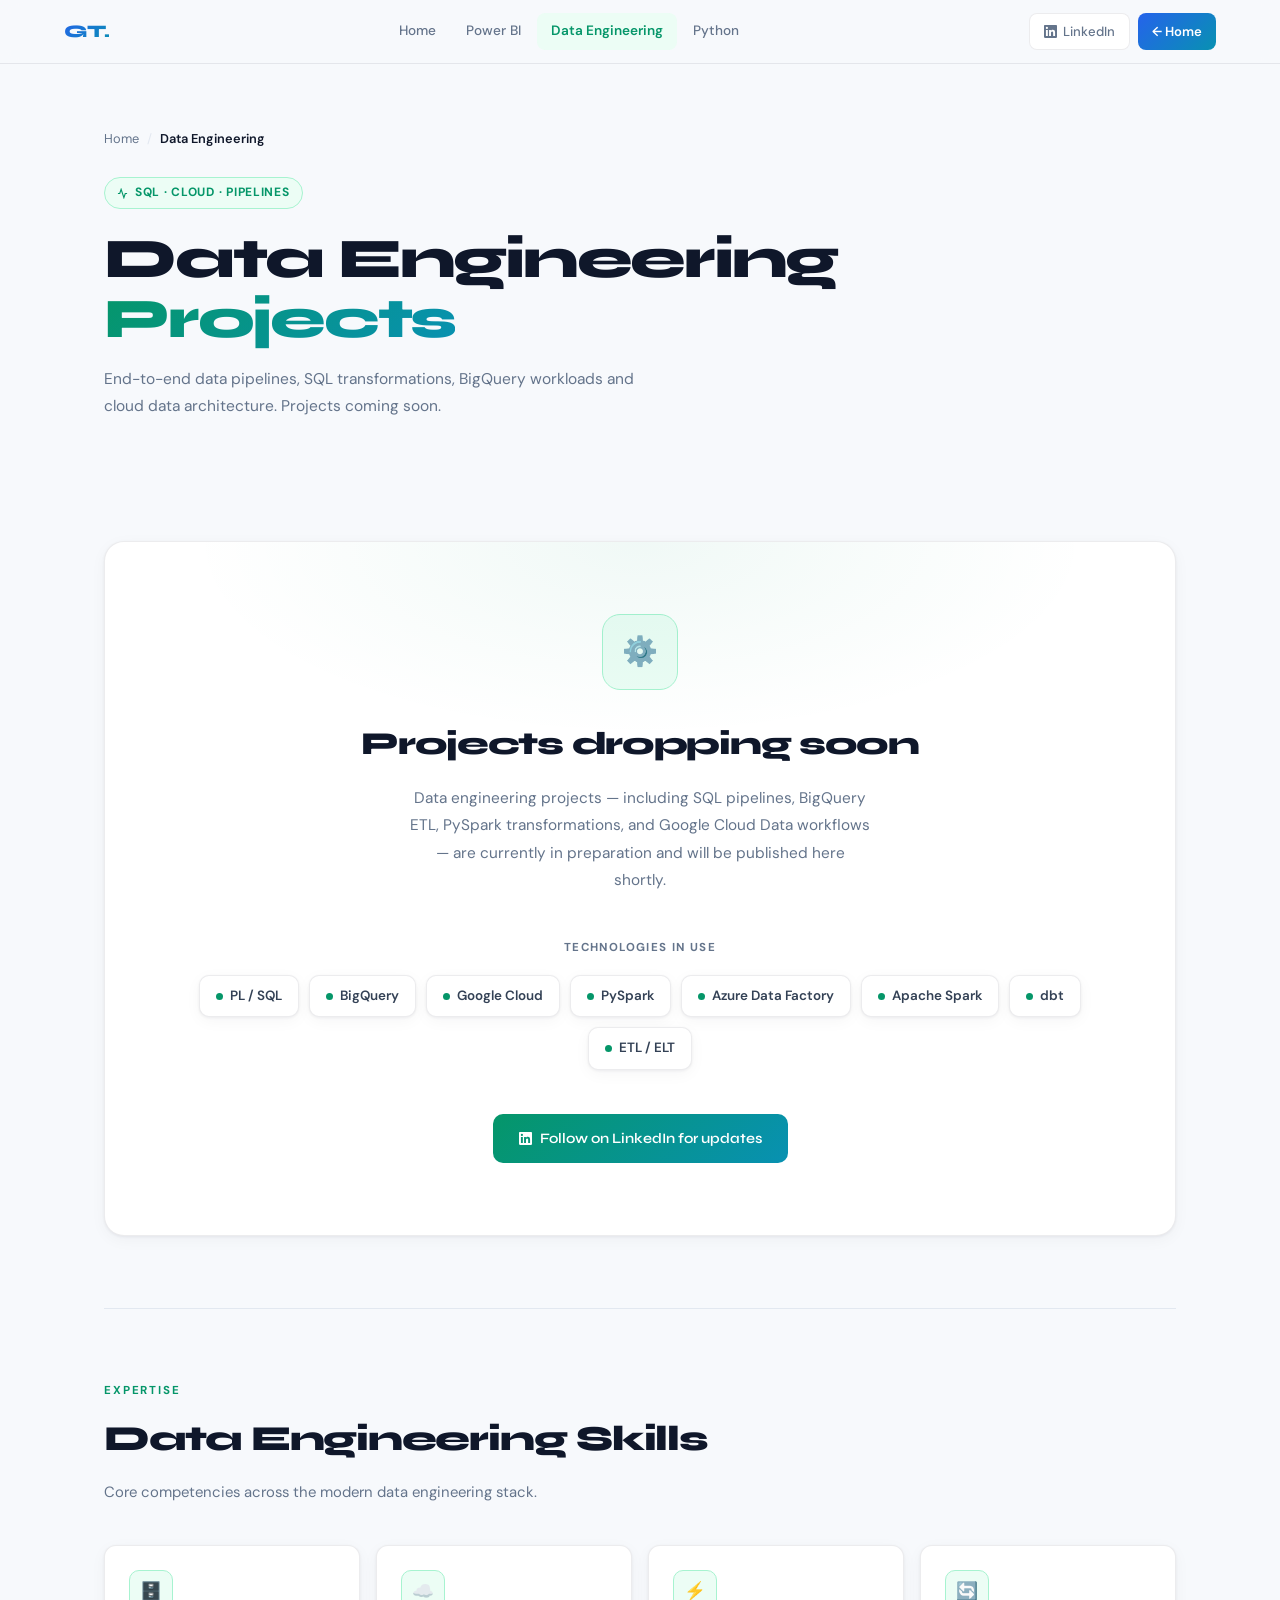
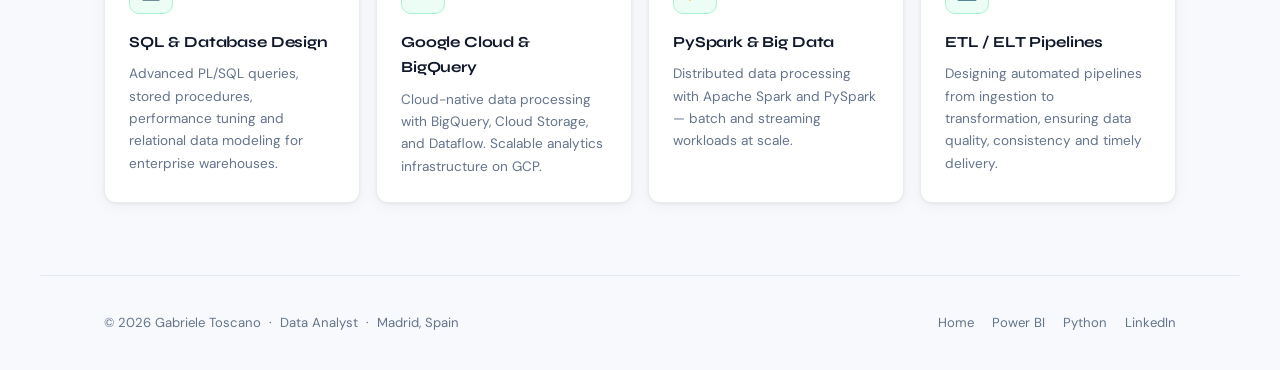
==== data-engineering-projects.html @ 4042daa1 "Add files via upload" ====
<!DOCTYPE html>
<html lang="en">
<head>
  <meta charset="UTF-8">
  <meta name="viewport" content="width=device-width, initial-scale=1.0">
  <title>Data Engineering Projects — Gabriele Toscano</title>
  <link rel="preconnect" href="https://fonts.googleapis.com">
  <link rel="preconnect" href="https://fonts.gstatic.com" crossorigin>
  <link href="https://fonts.googleapis.com/css2?family=Syne:wght@400;600;700;800&family=DM+Sans:ital,opsz,wght@0,9..40,300;0,9..40,400;0,9..40,500;1,9..40,300&display=swap" rel="stylesheet">
  <style>
    :root {
      --bg: #F7F9FC; --white: #FFFFFF; --border: rgba(15,23,42,0.08); --border-strong: rgba(15,23,42,0.14);
      --shadow: 0 1px 3px rgba(15,23,42,0.06), 0 4px 16px rgba(15,23,42,0.04);
      --shadow-hover: 0 4px 12px rgba(15,23,42,0.08), 0 16px 40px rgba(15,23,42,0.07);
      --blue: #2563EB; --blue-light: #EFF6FF; --blue-mid: #DBEAFE;
      --green: #059669; --green-light: #ECFDF5; --green-mid: #A7F3D0;
      --cyan: #0891B2; --grad: linear-gradient(135deg,#2563EB 0%,#0891B2 100%);
      --grad-de: linear-gradient(135deg,#059669 0%,#0891B2 100%);
      --text: #0F172A; --text-mid: #334155; --muted: #64748B; --divider: #E2E8F0;
      --font-h: "Syne",sans-serif; --font-b: "DM Sans",sans-serif; --r: 12px; --nav-h: 64px;
    }
    *,*::before,*::after{margin:0;padding:0;box-sizing:border-box;} html{scroll-behavior:smooth;}
    body{background:var(--bg);color:var(--text);font-family:var(--font-b);font-size:15px;line-height:1.65;overflow-x:hidden;}
    ::selection{background:rgba(5,150,105,.15);}
    a{color:inherit;text-decoration:none;} img{display:block;max-width:100%;}
    ::-webkit-scrollbar{width:6px;} ::-webkit-scrollbar-track{background:var(--bg);} ::-webkit-scrollbar-thumb{background:var(--divider);border-radius:3px;}

    nav{position:fixed;top:0;left:0;right:0;z-index:100;height:var(--nav-h);display:flex;align-items:center;justify-content:space-between;padding:0 5vw;background:rgba(247,249,252,0.88);backdrop-filter:blur(20px) saturate(1.8);-webkit-backdrop-filter:blur(20px) saturate(1.8);border-bottom:1px solid var(--border);}
    .nav-logo{font-family:var(--font-h);font-size:1.1rem;font-weight:800;letter-spacing:-.03em;background:var(--grad);-webkit-background-clip:text;-webkit-text-fill-color:transparent;background-clip:text;}
    .nav-links{display:flex;gap:2px;}
    .nav-links a{padding:7px 14px;border-radius:8px;font-size:.85rem;font-weight:500;color:var(--muted);transition:.15s;}
    .nav-links a:hover{color:var(--text);background:rgba(15,23,42,.05);}
    .nav-links a.active{color:var(--green);background:var(--green-light);font-weight:600;}
    .nav-cta{display:flex;gap:8px;}
    .nav-cta a{display:flex;align-items:center;gap:6px;padding:7px 14px;border-radius:8px;font-size:.82rem;font-weight:500;border:1px solid var(--border);color:var(--muted);background:var(--white);transition:.15s;}
    .nav-cta a:hover{border-color:var(--border-strong);color:var(--text);}
    .nav-cta a.back{background:var(--grad);border:none;color:#fff;font-weight:600;}

    .page-hero{padding:calc(var(--nav-h) + 64px) 5vw 48px;max-width:1200px;margin:0 auto;}
    .breadcrumb{display:flex;align-items:center;gap:8px;font-size:.8rem;color:var(--muted);margin-bottom:28px;}
    .breadcrumb a:hover{color:var(--green);}
    .breadcrumb span.sep{color:var(--divider);}
    .page-badge{display:inline-flex;align-items:center;gap:7px;padding:5px 12px;border-radius:100px;border:1px solid var(--green-mid);background:var(--green-light);font-size:.75rem;font-weight:700;color:var(--green);letter-spacing:.06em;text-transform:uppercase;margin-bottom:20px;}
    .page-title{font-family:var(--font-h);font-size:clamp(2rem,4.5vw,3.5rem);font-weight:800;letter-spacing:-.04em;line-height:1.08;margin-bottom:16px;}
    .page-title .grad{background:var(--grad-de);-webkit-background-clip:text;-webkit-text-fill-color:transparent;background-clip:text;}
    .page-desc{max-width:540px;font-size:.97rem;color:var(--muted);line-height:1.78;}

    .sec-wrap{max-width:1200px;margin:0 auto;padding:0 5vw;}
    section{padding:72px 0;}
    .hr{border:none;height:1px;background:var(--divider);}
    .s-label{font-size:.72rem;font-weight:700;text-transform:uppercase;letter-spacing:.16em;color:var(--green);margin-bottom:10px;}
    .s-title{font-family:var(--font-h);font-size:clamp(1.5rem,3vw,2.2rem);font-weight:800;letter-spacing:-.035em;margin-bottom:12px;}
    .s-desc{color:var(--muted);max-width:500px;font-size:.93rem;margin-bottom:40px;}

    /* Coming soon hero card */
    .coming-card{
      background:var(--white);border:1px solid var(--border);border-radius:20px;
      padding:72px 60px;display:flex;flex-direction:column;align-items:center;text-align:center;
      box-shadow:var(--shadow);position:relative;overflow:hidden;
    }
    .coming-card::before{
      content:"";position:absolute;inset:0;pointer-events:none;
      background:radial-gradient(ellipse 60% 40% at 50% 0%,rgba(5,150,105,.06) 0%,transparent 70%);
    }
    .coming-icon{
      width:76px;height:76px;border-radius:18px;
      background:var(--green-light);border:1px solid var(--green-mid);
      display:flex;align-items:center;justify-content:center;
      font-size:1.8rem;margin-bottom:28px;
    }
    .coming-title{font-family:var(--font-h);font-size:2rem;font-weight:800;letter-spacing:-.04em;margin-bottom:14px;}
    .coming-desc{font-size:.96rem;color:var(--muted);max-width:460px;line-height:1.78;margin-bottom:44px;}
    .tech-label{font-size:.72rem;font-weight:700;text-transform:uppercase;letter-spacing:.12em;color:var(--muted);margin-bottom:18px;}
    .tech-grid{display:flex;flex-wrap:wrap;gap:10px;justify-content:center;margin-bottom:44px;}
    .tech-pill{
      display:flex;align-items:center;gap:7px;padding:9px 16px;border-radius:10px;
      background:var(--white);border:1px solid var(--border);box-shadow:var(--shadow);
      font-size:.84rem;font-weight:600;color:var(--text-mid);transition:.15s;
    }
    .tech-pill:hover{border-color:var(--green-mid);color:var(--green);box-shadow:var(--shadow-hover);}
    .tech-dot{width:7px;height:7px;border-radius:50%;background:var(--green);flex-shrink:0;}
    .cta-btn{
      display:inline-flex;align-items:center;gap:8px;padding:13px 26px;border-radius:10px;
      background:var(--grad-de);color:#fff;font-size:.9rem;font-weight:600;font-family:var(--font-h);
      transition:opacity .2s,transform .2s;
    }
    .cta-btn:hover{opacity:.88;transform:translateY(-2px);box-shadow:0 6px 20px rgba(5,150,105,.28);}

    /* Expertise grid */
    .exp-grid{display:grid;grid-template-columns:repeat(auto-fill,minmax(250px,1fr));gap:16px;}
    .exp-card{background:var(--white);border:1px solid var(--border);border-radius:var(--r);padding:24px;box-shadow:var(--shadow);transition:.25s;}
    .exp-card:hover{box-shadow:var(--shadow-hover);border-color:var(--green-mid);transform:translateY(-2px);}
    .exp-icon{width:44px;height:44px;border-radius:10px;background:var(--green-light);border:1px solid var(--green-mid);display:flex;align-items:center;justify-content:center;font-size:1.1rem;margin-bottom:16px;}
    .exp-name{font-family:var(--font-h);font-size:.96rem;font-weight:700;letter-spacing:-.01em;margin-bottom:8px;}
    .exp-desc{font-size:.85rem;color:var(--muted);line-height:1.65;}

    .site-footer{border-top:1px solid var(--divider);padding:36px 5vw;max-width:1200px;margin:0 auto;display:flex;justify-content:space-between;align-items:center;gap:20px;flex-wrap:wrap;}
    .site-footer p{font-size:.82rem;color:var(--muted);}
    .footer-links{display:flex;gap:18px;}
    .footer-links a{font-size:.82rem;color:var(--muted);transition:.15s;}
    .footer-links a:hover{color:var(--green);}

    .fade-in{opacity:0;transform:translateY(20px);transition:opacity .55s ease,transform .55s ease;}
    .fade-in.visible{opacity:1;transform:translateY(0);}

    @media(max-width:768px){.nav-links{display:none;}.coming-card{padding:40px 24px;}}
  </style>
</head>
<body>

<nav>
  <a href="home.html" class="nav-logo">GT.</a>
  <div class="nav-links">
    <a href="home.html">Home</a>
    <a href="power-bi-projects.html">Power BI</a>
    <a href="data-engineering-projects.html" class="active">Data Engineering</a>
    <a href="python-projects.html">Python</a>
  </div>
  <div class="nav-cta">
    <a href="https://www.linkedin.com/in/gabrieletoscano/" target="_blank">
      <svg width="13" height="13" viewBox="0 0 24 24" fill="currentColor"><path d="M20.45 20.45h-3.554v-5.57c0-1.328-.027-3.037-1.852-3.037-1.853 0-2.136 1.445-2.136 2.939v5.668H9.354V9h3.414v1.561h.046c.477-.9 1.637-1.85 3.37-1.85 3.601 0 4.267 2.37 4.267 5.455v6.286zM5.337 7.433a2.062 2.062 0 01-2.063-2.065 2.064 2.064 0 112.063 2.065zm1.782 13.019H3.555V9h3.564v11.452zM22.225 0H1.771C.792 0 0 .774 0 1.729v20.542C0 23.227.792 24 1.771 24h20.451C23.2 24 24 23.227 24 22.271V1.729C24 .774 23.2 0 22.222 0h.003z"/></svg>
      LinkedIn
    </a>
    <a href="home.html" class="back">← Home</a>
  </div>
</nav>

<div class="page-hero">
  <div class="breadcrumb">
    <a href="home.html">Home</a>
    <span class="sep">/</span>
    <span style="color:var(--text);font-weight:600">Data Engineering</span>
  </div>
  <div class="page-badge">
    <svg width="11" height="11" viewBox="0 0 24 24" fill="none" stroke="currentColor" stroke-width="2.5"><polyline points="22 12 18 12 15 21 9 3 6 12 2 12"/></svg>
    SQL · Cloud · Pipelines
  </div>
  <h1 class="page-title">Data Engineering<br><span class="grad">Projects</span></h1>
  <p class="page-desc">End-to-end data pipelines, SQL transformations, BigQuery workloads and cloud data architecture. Projects coming soon.</p>
</div>

<div class="sec-wrap">
  <section>
    <div class="coming-card fade-in">
      <div class="coming-icon">⚙️</div>
      <h2 class="coming-title">Projects dropping soon</h2>
      <p class="coming-desc">Data engineering projects — including SQL pipelines, BigQuery ETL, PySpark transformations, and Google Cloud Data workflows — are currently in preparation and will be published here shortly.</p>
      <div class="tech-label">Technologies in use</div>
      <div class="tech-grid">
        <span class="tech-pill"><span class="tech-dot"></span>PL / SQL</span>
        <span class="tech-pill"><span class="tech-dot"></span>BigQuery</span>
        <span class="tech-pill"><span class="tech-dot"></span>Google Cloud</span>
        <span class="tech-pill"><span class="tech-dot"></span>PySpark</span>
        <span class="tech-pill"><span class="tech-dot"></span>Azure Data Factory</span>
        <span class="tech-pill"><span class="tech-dot"></span>Apache Spark</span>
        <span class="tech-pill"><span class="tech-dot"></span>dbt</span>
        <span class="tech-pill"><span class="tech-dot"></span>ETL / ELT</span>
      </div>
      <a href="https://www.linkedin.com/in/gabrieletoscano/" target="_blank" class="cta-btn">
        <svg width="13" height="13" viewBox="0 0 24 24" fill="currentColor"><path d="M20.45 20.45h-3.554v-5.57c0-1.328-.027-3.037-1.852-3.037-1.853 0-2.136 1.445-2.136 2.939v5.668H9.354V9h3.414v1.561h.046c.477-.9 1.637-1.85 3.37-1.85 3.601 0 4.267 2.37 4.267 5.455v6.286zM5.337 7.433a2.062 2.062 0 01-2.063-2.065 2.064 2.064 0 112.063 2.065zm1.782 13.019H3.555V9h3.564v11.452zM22.225 0H1.771C.792 0 0 .774 0 1.729v20.542C0 23.227.792 24 1.771 24h20.451C23.2 24 24 23.227 24 22.271V1.729C24 .774 23.2 0 22.222 0h.003z"/></svg>
        Follow on LinkedIn for updates
      </a>
    </div>
  </section>
</div>

<div class="sec-wrap"><hr class="hr"></div>

<div class="sec-wrap">
  <section>
    <div class="s-label fade-in">Expertise</div>
    <h2 class="s-title fade-in">Data Engineering Skills</h2>
    <p class="s-desc fade-in">Core competencies across the modern data engineering stack.</p>
    <div class="exp-grid">
      <div class="exp-card fade-in">
        <div class="exp-icon">🗄️</div>
        <div class="exp-name">SQL & Database Design</div>
        <p class="exp-desc">Advanced PL/SQL queries, stored procedures, performance tuning and relational data modeling for enterprise warehouses.</p>
      </div>
      <div class="exp-card fade-in">
        <div class="exp-icon">☁️</div>
        <div class="exp-name">Google Cloud & BigQuery</div>
        <p class="exp-desc">Cloud-native data processing with BigQuery, Cloud Storage, and Dataflow. Scalable analytics infrastructure on GCP.</p>
      </div>
      <div class="exp-card fade-in">
        <div class="exp-icon">⚡</div>
        <div class="exp-name">PySpark & Big Data</div>
        <p class="exp-desc">Distributed data processing with Apache Spark and PySpark — batch and streaming workloads at scale.</p>
      </div>
      <div class="exp-card fade-in">
        <div class="exp-icon">🔄</div>
        <div class="exp-name">ETL / ELT Pipelines</div>
        <p class="exp-desc">Designing automated pipelines from ingestion to transformation, ensuring data quality, consistency and timely delivery.</p>
      </div>
    </div>
  </section>
</div>

<div style="max-width:1200px;margin:0 auto;">
  <footer class="site-footer">
    <p>© 2026 Gabriele Toscano &nbsp;·&nbsp; Data Analyst &nbsp;·&nbsp; Madrid, Spain</p>
    <div class="footer-links">
      <a href="home.html">Home</a>
      <a href="power-bi-projects.html">Power BI</a>
      <a href="python-projects.html">Python</a>
      <a href="https://www.linkedin.com/in/gabrieletoscano/" target="_blank">LinkedIn</a>
    </div>
  </footer>
</div>

<script>
  const obs = new IntersectionObserver((entries) => {
    entries.forEach((e,i)=>{ if(e.isIntersecting){setTimeout(()=>e.target.classList.add('visible'),(i%4)*100);obs.unobserve(e.target);} });
  }, {threshold:0.08});
  document.querySelectorAll('.fade-in').forEach(el=>obs.observe(el));
</script>
</body>
</html>
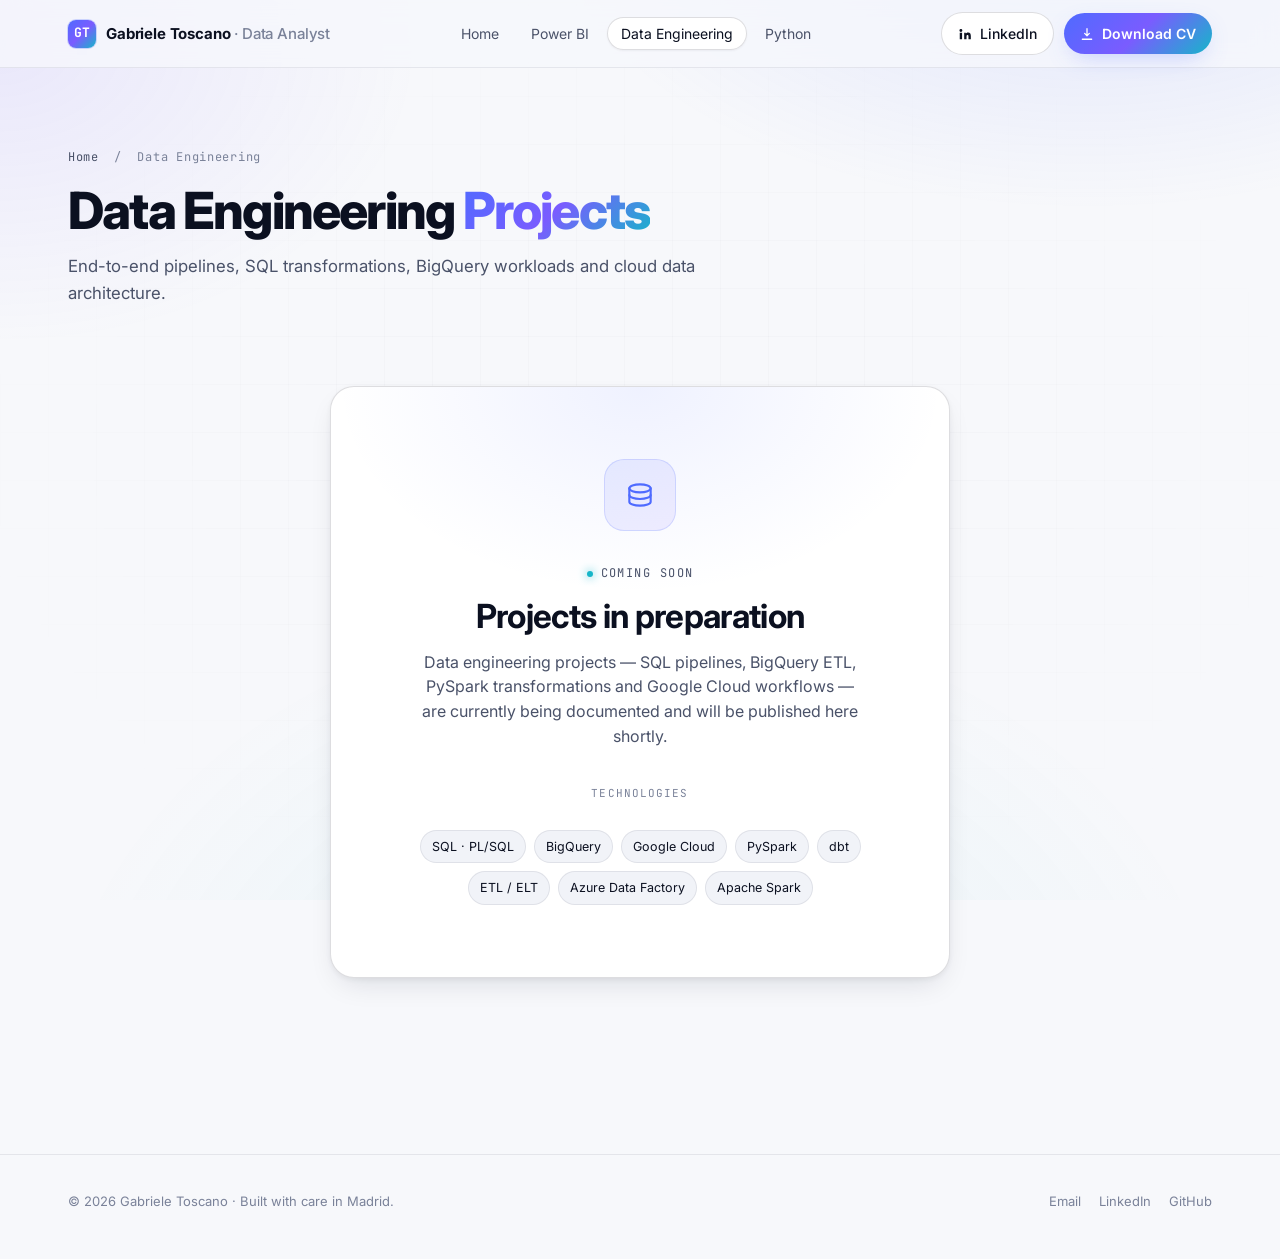
==== commit 4797e85a: "Unify Data Engineering and Python pages with site design system Replace the Data Engineering page (w" ====
--- a/data-engineering-projects.html
+++ b/data-engineering-projects.html
@@ -1,218 +1,103 @@
-<!DOCTYPE html>
+<!doctype html>
 <html lang="en">
 <head>
-  <meta charset="UTF-8">
-  <meta name="viewport" content="width=device-width, initial-scale=1.0">
-  <title>Data Engineering Projects — Gabriele Toscano</title>
-  <link rel="preconnect" href="https://fonts.googleapis.com">
-  <link rel="preconnect" href="https://fonts.gstatic.com" crossorigin>
-  <link href="https://fonts.googleapis.com/css2?family=Syne:wght@400;600;700;800&family=DM+Sans:ital,opsz,wght@0,9..40,300;0,9..40,400;0,9..40,500;1,9..40,300&display=swap" rel="stylesheet">
-  <style>
-    :root {
-      --bg: #F7F9FC; --white: #FFFFFF; --border: rgba(15,23,42,0.08); --border-strong: rgba(15,23,42,0.14);
-      --shadow: 0 1px 3px rgba(15,23,42,0.06), 0 4px 16px rgba(15,23,42,0.04);
-      --shadow-hover: 0 4px 12px rgba(15,23,42,0.08), 0 16px 40px rgba(15,23,42,0.07);
-      --blue: #2563EB; --blue-light: #EFF6FF; --blue-mid: #DBEAFE;
-      --green: #059669; --green-light: #ECFDF5; --green-mid: #A7F3D0;
-      --cyan: #0891B2; --grad: linear-gradient(135deg,#2563EB 0%,#0891B2 100%);
-      --grad-de: linear-gradient(135deg,#059669 0%,#0891B2 100%);
-      --text: #0F172A; --text-mid: #334155; --muted: #64748B; --divider: #E2E8F0;
-      --font-h: "Syne",sans-serif; --font-b: "DM Sans",sans-serif; --r: 12px; --nav-h: 64px;
-    }
-    *,*::before,*::after{margin:0;padding:0;box-sizing:border-box;} html{scroll-behavior:smooth;}
-    body{background:var(--bg);color:var(--text);font-family:var(--font-b);font-size:15px;line-height:1.65;overflow-x:hidden;}
-    ::selection{background:rgba(5,150,105,.15);}
-    a{color:inherit;text-decoration:none;} img{display:block;max-width:100%;}
-    ::-webkit-scrollbar{width:6px;} ::-webkit-scrollbar-track{background:var(--bg);} ::-webkit-scrollbar-thumb{background:var(--divider);border-radius:3px;}
-
-    nav{position:fixed;top:0;left:0;right:0;z-index:100;height:var(--nav-h);display:flex;align-items:center;justify-content:space-between;padding:0 5vw;background:rgba(247,249,252,0.88);backdrop-filter:blur(20px) saturate(1.8);-webkit-backdrop-filter:blur(20px) saturate(1.8);border-bottom:1px solid var(--border);}
-    .nav-logo{font-family:var(--font-h);font-size:1.1rem;font-weight:800;letter-spacing:-.03em;background:var(--grad);-webkit-background-clip:text;-webkit-text-fill-color:transparent;background-clip:text;}
-    .nav-links{display:flex;gap:2px;}
-    .nav-links a{padding:7px 14px;border-radius:8px;font-size:.85rem;font-weight:500;color:var(--muted);transition:.15s;}
-    .nav-links a:hover{color:var(--text);background:rgba(15,23,42,.05);}
-    .nav-links a.active{color:var(--green);background:var(--green-light);font-weight:600;}
-    .nav-cta{display:flex;gap:8px;}
-    .nav-cta a{display:flex;align-items:center;gap:6px;padding:7px 14px;border-radius:8px;font-size:.82rem;font-weight:500;border:1px solid var(--border);color:var(--muted);background:var(--white);transition:.15s;}
-    .nav-cta a:hover{border-color:var(--border-strong);color:var(--text);}
-    .nav-cta a.back{background:var(--grad);border:none;color:#fff;font-weight:600;}
-
-    .page-hero{padding:calc(var(--nav-h) + 64px) 5vw 48px;max-width:1200px;margin:0 auto;}
-    .breadcrumb{display:flex;align-items:center;gap:8px;font-size:.8rem;color:var(--muted);margin-bottom:28px;}
-    .breadcrumb a:hover{color:var(--green);}
-    .breadcrumb span.sep{color:var(--divider);}
-    .page-badge{display:inline-flex;align-items:center;gap:7px;padding:5px 12px;border-radius:100px;border:1px solid var(--green-mid);background:var(--green-light);font-size:.75rem;font-weight:700;color:var(--green);letter-spacing:.06em;text-transform:uppercase;margin-bottom:20px;}
-    .page-title{font-family:var(--font-h);font-size:clamp(2rem,4.5vw,3.5rem);font-weight:800;letter-spacing:-.04em;line-height:1.08;margin-bottom:16px;}
-    .page-title .grad{background:var(--grad-de);-webkit-background-clip:text;-webkit-text-fill-color:transparent;background-clip:text;}
-    .page-desc{max-width:540px;font-size:.97rem;color:var(--muted);line-height:1.78;}
-
-    .sec-wrap{max-width:1200px;margin:0 auto;padding:0 5vw;}
-    section{padding:72px 0;}
-    .hr{border:none;height:1px;background:var(--divider);}
-    .s-label{font-size:.72rem;font-weight:700;text-transform:uppercase;letter-spacing:.16em;color:var(--green);margin-bottom:10px;}
-    .s-title{font-family:var(--font-h);font-size:clamp(1.5rem,3vw,2.2rem);font-weight:800;letter-spacing:-.035em;margin-bottom:12px;}
-    .s-desc{color:var(--muted);max-width:500px;font-size:.93rem;margin-bottom:40px;}
-
-    /* Coming soon hero card */
-    .coming-card{
-      background:var(--white);border:1px solid var(--border);border-radius:20px;
-      padding:72px 60px;display:flex;flex-direction:column;align-items:center;text-align:center;
-      box-shadow:var(--shadow);position:relative;overflow:hidden;
-    }
-    .coming-card::before{
-      content:"";position:absolute;inset:0;pointer-events:none;
-      background:radial-gradient(ellipse 60% 40% at 50% 0%,rgba(5,150,105,.06) 0%,transparent 70%);
-    }
-    .coming-icon{
-      width:76px;height:76px;border-radius:18px;
-      background:var(--green-light);border:1px solid var(--green-mid);
-      display:flex;align-items:center;justify-content:center;
-      font-size:1.8rem;margin-bottom:28px;
-    }
-    .coming-title{font-family:var(--font-h);font-size:2rem;font-weight:800;letter-spacing:-.04em;margin-bottom:14px;}
-    .coming-desc{font-size:.96rem;color:var(--muted);max-width:460px;line-height:1.78;margin-bottom:44px;}
-    .tech-label{font-size:.72rem;font-weight:700;text-transform:uppercase;letter-spacing:.12em;color:var(--muted);margin-bottom:18px;}
-    .tech-grid{display:flex;flex-wrap:wrap;gap:10px;justify-content:center;margin-bottom:44px;}
-    .tech-pill{
-      display:flex;align-items:center;gap:7px;padding:9px 16px;border-radius:10px;
-      background:var(--white);border:1px solid var(--border);box-shadow:var(--shadow);
-      font-size:.84rem;font-weight:600;color:var(--text-mid);transition:.15s;
-    }
-    .tech-pill:hover{border-color:var(--green-mid);color:var(--green);box-shadow:var(--shadow-hover);}
-    .tech-dot{width:7px;height:7px;border-radius:50%;background:var(--green);flex-shrink:0;}
-    .cta-btn{
-      display:inline-flex;align-items:center;gap:8px;padding:13px 26px;border-radius:10px;
-      background:var(--grad-de);color:#fff;font-size:.9rem;font-weight:600;font-family:var(--font-h);
-      transition:opacity .2s,transform .2s;
-    }
-    .cta-btn:hover{opacity:.88;transform:translateY(-2px);box-shadow:0 6px 20px rgba(5,150,105,.28);}
-
-    /* Expertise grid */
-    .exp-grid{display:grid;grid-template-columns:repeat(auto-fill,minmax(250px,1fr));gap:16px;}
-    .exp-card{background:var(--white);border:1px solid var(--border);border-radius:var(--r);padding:24px;box-shadow:var(--shadow);transition:.25s;}
-    .exp-card:hover{box-shadow:var(--shadow-hover);border-color:var(--green-mid);transform:translateY(-2px);}
-    .exp-icon{width:44px;height:44px;border-radius:10px;background:var(--green-light);border:1px solid var(--green-mid);display:flex;align-items:center;justify-content:center;font-size:1.1rem;margin-bottom:16px;}
-    .exp-name{font-family:var(--font-h);font-size:.96rem;font-weight:700;letter-spacing:-.01em;margin-bottom:8px;}
-    .exp-desc{font-size:.85rem;color:var(--muted);line-height:1.65;}
-
-    .site-footer{border-top:1px solid var(--divider);padding:36px 5vw;max-width:1200px;margin:0 auto;display:flex;justify-content:space-between;align-items:center;gap:20px;flex-wrap:wrap;}
-    .site-footer p{font-size:.82rem;color:var(--muted);}
-    .footer-links{display:flex;gap:18px;}
-    .footer-links a{font-size:.82rem;color:var(--muted);transition:.15s;}
-    .footer-links a:hover{color:var(--green);}
-
-    .fade-in{opacity:0;transform:translateY(20px);transition:opacity .55s ease,transform .55s ease;}
-    .fade-in.visible{opacity:1;transform:translateY(0);}
-
-    @media(max-width:768px){.nav-links{display:none;}.coming-card{padding:40px 24px;}}
-  </style>
+<meta charset="utf-8" />
+<meta name="viewport" content="width=device-width, initial-scale=1" />
+<title>Data Engineering Projects — Gabriele Toscano</title>
+<meta name="description" content="Data Engineering projects — SQL, BigQuery, PySpark and cloud pipelines." />
+<link rel="stylesheet" href="css/styles.css" />
 </head>
 <body>
 
-<nav>
-  <a href="home.html" class="nav-logo">GT.</a>
-  <div class="nav-links">
-    <a href="home.html">Home</a>
-    <a href="power-bi-projects.html">Power BI</a>
-    <a href="data-engineering-projects.html" class="active">Data Engineering</a>
-    <a href="python-projects.html">Python</a>
-  </div>
-  <div class="nav-cta">
-    <a href="https://www.linkedin.com/in/gabrieletoscano/" target="_blank">
-      <svg width="13" height="13" viewBox="0 0 24 24" fill="currentColor"><path d="M20.45 20.45h-3.554v-5.57c0-1.328-.027-3.037-1.852-3.037-1.853 0-2.136 1.445-2.136 2.939v5.668H9.354V9h3.414v1.561h.046c.477-.9 1.637-1.85 3.37-1.85 3.601 0 4.267 2.37 4.267 5.455v6.286zM5.337 7.433a2.062 2.062 0 01-2.063-2.065 2.064 2.064 0 112.063 2.065zm1.782 13.019H3.555V9h3.564v11.452zM22.225 0H1.771C.792 0 0 .774 0 1.729v20.542C0 23.227.792 24 1.771 24h20.451C23.2 24 24 23.227 24 22.271V1.729C24 .774 23.2 0 22.222 0h.003z"/></svg>
-      LinkedIn
+<nav class="nav">
+  <div class="nav-inner">
+    <a class="brand" href="home.html" aria-label="Home">
+      <span class="brand-mark">GT</span>
+      <span class="brand-text">Gabriele Toscano <span>· Data Analyst</span></span>
     </a>
-    <a href="home.html" class="back">← Home</a>
+    <ul class="nav-links">
+      <li><a data-nav="home.html" href="home.html">Home</a></li>
+      <li><a data-nav="power-bi-projects.html" href="power-bi-projects.html">Power BI</a></li>
+      <li><a data-nav="data-engineering-projects.html" href="data-engineering-projects.html">Data Engineering</a></li>
+      <li><a data-nav="python-projects.html" href="python-projects.html">Python</a></li>
+    </ul>
+    <div class="nav-cta">
+      <a class="btn btn-ghost" href="https://www.linkedin.com/in/gabriele-toscano-928188234/" target="_blank" rel="noopener" aria-label="LinkedIn">
+        <svg viewBox="0 0 24 24" fill="currentColor"><path d="M4.98 3.5A2.5 2.5 0 1 1 4.97 8.5 2.5 2.5 0 0 1 4.98 3.5ZM3 9.75h4V21H3V9.75ZM9.5 9.75h3.83v1.54h.05c.53-1 1.84-2.06 3.79-2.06 4.05 0 4.8 2.66 4.8 6.13V21h-4v-4.7c0-1.12-.02-2.56-1.56-2.56-1.56 0-1.8 1.22-1.8 2.48V21h-4V9.75Z"/></svg>
+        LinkedIn
+      </a>
+      <a class="btn btn-primary" href="#" download>
+        <svg viewBox="0 0 24 24" fill="none" stroke="currentColor" stroke-width="2.2"><path d="M12 3v12m0 0 4-4m-4 4-4-4M4 21h16" stroke-linecap="round" stroke-linejoin="round"/></svg>
+        Download CV
+      </a>
+      <button class="nav-burger" aria-label="Menu">
+        <svg width="18" height="14" viewBox="0 0 18 14" fill="none"><path d="M1 1h16M1 7h16M1 13h16" stroke="currentColor" stroke-width="2" stroke-linecap="round"/></svg>
+      </button>
+    </div>
+    <ul class="nav-links-m">
+      <li><a data-nav="home.html" href="home.html">Home</a></li>
+      <li><a data-nav="power-bi-projects.html" href="power-bi-projects.html">Power BI Projects</a></li>
+      <li><a data-nav="data-engineering-projects.html" href="data-engineering-projects.html">Data Engineering</a></li>
+      <li><a data-nav="python-projects.html" href="python-projects.html">Python Projects</a></li>
+    </ul>
   </div>
 </nav>
 
-<div class="page-hero">
-  <div class="breadcrumb">
-    <a href="home.html">Home</a>
-    <span class="sep">/</span>
-    <span style="color:var(--text);font-weight:600">Data Engineering</span>
-  </div>
-  <div class="page-badge">
-    <svg width="11" height="11" viewBox="0 0 24 24" fill="none" stroke="currentColor" stroke-width="2.5"><polyline points="22 12 18 12 15 21 9 3 6 12 2 12"/></svg>
-    SQL · Cloud · Pipelines
-  </div>
-  <h1 class="page-title">Data Engineering<br><span class="grad">Projects</span></h1>
-  <p class="page-desc">End-to-end data pipelines, SQL transformations, BigQuery workloads and cloud data architecture. Projects coming soon.</p>
-</div>
+<main>
 
-<div class="sec-wrap">
-  <section>
-    <div class="coming-card fade-in">
-      <div class="coming-icon">⚙️</div>
-      <h2 class="coming-title">Projects dropping soon</h2>
-      <p class="coming-desc">Data engineering projects — including SQL pipelines, BigQuery ETL, PySpark transformations, and Google Cloud Data workflows — are currently in preparation and will be published here shortly.</p>
-      <div class="tech-label">Technologies in use</div>
-      <div class="tech-grid">
-        <span class="tech-pill"><span class="tech-dot"></span>PL / SQL</span>
-        <span class="tech-pill"><span class="tech-dot"></span>BigQuery</span>
-        <span class="tech-pill"><span class="tech-dot"></span>Google Cloud</span>
-        <span class="tech-pill"><span class="tech-dot"></span>PySpark</span>
-        <span class="tech-pill"><span class="tech-dot"></span>Azure Data Factory</span>
-        <span class="tech-pill"><span class="tech-dot"></span>Apache Spark</span>
-        <span class="tech-pill"><span class="tech-dot"></span>dbt</span>
-        <span class="tech-pill"><span class="tech-dot"></span>ETL / ELT</span>
-      </div>
-      <a href="https://www.linkedin.com/in/gabrieletoscano/" target="_blank" class="cta-btn">
-        <svg width="13" height="13" viewBox="0 0 24 24" fill="currentColor"><path d="M20.45 20.45h-3.554v-5.57c0-1.328-.027-3.037-1.852-3.037-1.853 0-2.136 1.445-2.136 2.939v5.668H9.354V9h3.414v1.561h.046c.477-.9 1.637-1.85 3.37-1.85 3.601 0 4.267 2.37 4.267 5.455v6.286zM5.337 7.433a2.062 2.062 0 01-2.063-2.065 2.064 2.064 0 112.063 2.065zm1.782 13.019H3.555V9h3.564v11.452zM22.225 0H1.771C.792 0 0 .774 0 1.729v20.542C0 23.227.792 24 1.771 24h20.451C23.2 24 24 23.227 24 22.271V1.729C24 .774 23.2 0 22.222 0h.003z"/></svg>
-        Follow on LinkedIn for updates
-      </a>
-    </div>
-  </section>
-</div>
-
-<div class="sec-wrap"><hr class="hr"></div>
-
-<div class="sec-wrap">
-  <section>
-    <div class="s-label fade-in">Expertise</div>
-    <h2 class="s-title fade-in">Data Engineering Skills</h2>
-    <p class="s-desc fade-in">Core competencies across the modern data engineering stack.</p>
-    <div class="exp-grid">
-      <div class="exp-card fade-in">
-        <div class="exp-icon">🗄️</div>
-        <div class="exp-name">SQL & Database Design</div>
-        <p class="exp-desc">Advanced PL/SQL queries, stored procedures, performance tuning and relational data modeling for enterprise warehouses.</p>
-      </div>
-      <div class="exp-card fade-in">
-        <div class="exp-icon">☁️</div>
-        <div class="exp-name">Google Cloud & BigQuery</div>
-        <p class="exp-desc">Cloud-native data processing with BigQuery, Cloud Storage, and Dataflow. Scalable analytics infrastructure on GCP.</p>
-      </div>
-      <div class="exp-card fade-in">
-        <div class="exp-icon">⚡</div>
-        <div class="exp-name">PySpark & Big Data</div>
-        <p class="exp-desc">Distributed data processing with Apache Spark and PySpark — batch and streaming workloads at scale.</p>
-      </div>
-      <div class="exp-card fade-in">
-        <div class="exp-icon">🔄</div>
-        <div class="exp-name">ETL / ELT Pipelines</div>
-        <p class="exp-desc">Designing automated pipelines from ingestion to transformation, ensuring data quality, consistency and timely delivery.</p>
+  <section class="page-header">
+    <div class="container">
+      <div class="reveal">
+        <div class="crumbs"><a href="home.html">Home</a> &nbsp;/&nbsp; Data Engineering</div>
+        <h1>Data Engineering <span class="grad-text">Projects</span></h1>
+        <p class="lead">End-to-end pipelines, SQL transformations, BigQuery workloads and cloud data architecture.</p>
       </div>
     </div>
   </section>
-</div>
 
-<div style="max-width:1200px;margin:0 auto;">
-  <footer class="site-footer">
-    <p>© 2026 Gabriele Toscano &nbsp;·&nbsp; Data Analyst &nbsp;·&nbsp; Madrid, Spain</p>
+  <section style="padding-top: 0; padding-bottom: 96px;">
+    <div class="container">
+      <div class="coming-soon-wrap reveal">
+        <div class="coming-soon-card">
+          <div class="coming-soon-icon">
+            <svg width="32" height="32" viewBox="0 0 24 24" fill="none" stroke="currentColor" stroke-width="1.6" stroke-linecap="round" stroke-linejoin="round">
+              <path d="M4 7c0-1.66 3.58-3 8-3s8 1.34 8 3-3.58 3-8 3-8-1.34-8-3Z"/>
+              <path d="M4 7v5c0 1.66 3.58 3 8 3s8-1.34 8-3V7"/>
+              <path d="M4 12v5c0 1.66 3.58 3 8 3s8-1.34 8-3v-5"/>
+            </svg>
+          </div>
+          <span class="eyebrow">Coming Soon</span>
+          <h2 style="margin-top: 14px;">Projects in preparation</h2>
+          <p style="margin-top: 14px;">Data engineering projects — SQL pipelines, BigQuery ETL, PySpark transformations and Google Cloud workflows — are currently being documented and will be published here shortly.</p>
+          <div class="coming-soon-label" style="margin-top: 36px;">Technologies</div>
+          <div class="chips">
+            <span class="chip">SQL · PL/SQL</span>
+            <span class="chip">BigQuery</span>
+            <span class="chip">Google Cloud</span>
+            <span class="chip">PySpark</span>
+            <span class="chip">dbt</span>
+            <span class="chip">ETL / ELT</span>
+            <span class="chip">Azure Data Factory</span>
+            <span class="chip">Apache Spark</span>
+          </div>
+        </div>
+      </div>
+    </div>
+  </section>
+
+</main>
+
+<footer class="footer">
+  <div class="container">
+    <div>© 2026 Gabriele Toscano · Built with care in Madrid.</div>
     <div class="footer-links">
-      <a href="home.html">Home</a>
-      <a href="power-bi-projects.html">Power BI</a>
-      <a href="python-projects.html">Python</a>
-      <a href="https://www.linkedin.com/in/gabrieletoscano/" target="_blank">LinkedIn</a>
+      <a href="mailto:gabrieleetoscano@outlook.it">Email</a>
+      <a href="https://www.linkedin.com/in/gabriele-toscano-928188234/" target="_blank" rel="noopener">LinkedIn</a>
+      <a href="https://github.com/gabrieleetoscano" target="_blank" rel="noopener">GitHub</a>
     </div>
-  </footer>
-</div>
+  </div>
+</footer>
 
-<script>
-  const obs = new IntersectionObserver((entries) => {
-    entries.forEach((e,i)=>{ if(e.isIntersecting){setTimeout(()=>e.target.classList.add('visible'),(i%4)*100);obs.unobserve(e.target);} });
-  }, {threshold:0.08});
-  document.querySelectorAll('.fade-in').forEach(el=>obs.observe(el));
-</script>
+<script src="js/main.js"></script>
 </body>
 </html>
--- a/css/styles.css
+++ b/css/styles.css
@@ -0,0 +1,895 @@
+/* =========================================================
+   Gabriele Toscano — Portfolio
+   Premium tech / SaaS aesthetic — dark soft
+   ========================================================= */
+
+@import url('https://fonts.googleapis.com/css2?family=Inter:wght@400;500;600;700;800&family=JetBrains+Mono:wght@400;500&display=swap');
+
+/* ---------- Tokens ---------- */
+:root {
+  /* Surfaces — light */
+  --bg: #F7F8FB;
+  --bg-elev: #FFFFFF;
+  --surface: #FFFFFF;
+  --surface-2: #F1F3F8;
+  --border: rgba(14, 20, 40, 0.08);
+  --border-strong: rgba(14, 20, 40, 0.14);
+
+  /* Text */
+  --text: #0B1020;
+  --text-dim: #4A5269;
+  --text-mute: #7A8299;
+
+  /* Accents */
+  --accent: #4F6BFF;           /* cornflower blue */
+  --accent-2: #7A5CFF;         /* violet */
+  --accent-3: #16B6C9;         /* cyan */
+  --accent-glow: rgba(79, 107, 255, 0.35);
+
+  /* Gradients */
+  --grad-brand: linear-gradient(135deg, #4F6BFF 0%, #7A5CFF 50%, #16B6C9 100%);
+  --grad-brand-soft: linear-gradient(135deg, rgba(79,107,255,0.10), rgba(122,92,255,0.08) 50%, rgba(22,182,201,0.10));
+
+  /* Radii / Shadows */
+  --r-sm: 8px;
+  --r-md: 12px;
+  --r-lg: 18px;
+  --r-xl: 24px;
+  --shadow-1: 0 1px 0 rgba(255,255,255,0.8) inset, 0 1px 2px rgba(14,20,40,0.06);
+  --shadow-2: 0 12px 30px -10px rgba(14,20,40,0.14), 0 2px 6px rgba(14,20,40,0.06);
+  --shadow-glow: 0 0 0 1px rgba(79,107,255,0.25), 0 14px 40px -12px rgba(79,107,255,0.35);
+
+  /* Layout */
+  --nav-h: 68px;
+  --container: 1200px;
+}
+
+/* ---------- Reset ---------- */
+*, *::before, *::after { box-sizing: border-box; }
+html, body { margin: 0; padding: 0; }
+html { scroll-behavior: smooth; }
+body {
+  font-family: 'Inter', system-ui, -apple-system, sans-serif;
+  background: var(--bg);
+  color: var(--text);
+  font-size: 16px;
+  line-height: 1.55;
+  -webkit-font-smoothing: antialiased;
+  text-rendering: optimizeLegibility;
+  overflow-x: hidden;
+}
+a { color: inherit; text-decoration: none; }
+img, svg { display: block; max-width: 100%; }
+button { font-family: inherit; cursor: pointer; border: 0; background: none; color: inherit; }
+
+/* ---------- Background atmosphere ---------- */
+body::before {
+  content: "";
+  position: fixed;
+  inset: 0;
+  background:
+    radial-gradient(900px 500px at 85% -10%, rgba(79,107,255,0.14), transparent 60%),
+    radial-gradient(700px 500px at 0% 5%, rgba(122,92,255,0.10), transparent 60%),
+    radial-gradient(1000px 800px at 50% 120%, rgba(22,182,201,0.08), transparent 60%);
+  pointer-events: none;
+  z-index: 0;
+}
+body::after {
+  content: "";
+  position: fixed;
+  inset: 0;
+  background-image:
+    linear-gradient(rgba(14,20,40,0.035) 1px, transparent 1px),
+    linear-gradient(90deg, rgba(14,20,40,0.035) 1px, transparent 1px);
+  background-size: 48px 48px;
+  -webkit-mask-image: radial-gradient(ellipse at center, #000 30%, transparent 80%);
+          mask-image: radial-gradient(ellipse at center, #000 30%, transparent 80%);
+  opacity: 0.5;
+  pointer-events: none;
+  z-index: 0;
+}
+main, nav, footer { position: relative; z-index: 1; }
+
+/* ---------- Typography ---------- */
+h1, h2, h3, h4 { font-weight: 700; letter-spacing: -0.02em; line-height: 1.15; margin: 0; }
+h1 { font-size: clamp(2.4rem, 5vw, 4.25rem); letter-spacing: -0.035em; font-weight: 800; }
+h2 { font-size: clamp(1.6rem, 2.6vw, 2.4rem); }
+h3 { font-size: 1.2rem; font-weight: 600; letter-spacing: -0.01em; }
+p { margin: 0; color: var(--text-dim); }
+
+.mono { font-family: 'JetBrains Mono', ui-monospace, monospace; }
+.eyebrow {
+  display: inline-flex; align-items: center; gap: 8px;
+  font-family: 'JetBrains Mono', monospace;
+  font-size: 12px; letter-spacing: 0.12em; text-transform: uppercase;
+  color: var(--text-dim);
+}
+.eyebrow::before {
+  content: ""; width: 6px; height: 6px; border-radius: 50%;
+  background: var(--accent-3); box-shadow: 0 0 10px var(--accent-3);
+}
+
+.grad-text {
+  background: var(--grad-brand);
+  -webkit-background-clip: text;
+  background-clip: text;
+  color: transparent;
+}
+
+/* ---------- Layout ---------- */
+.container {
+  max-width: var(--container);
+  margin: 0 auto;
+  padding: 0 28px;
+}
+section { padding: 96px 0; }
+section + section { padding-top: 40px; }
+
+/* ---------- Navbar ---------- */
+.nav {
+  position: sticky;
+  top: 0;
+  z-index: 50;
+  height: var(--nav-h);
+  backdrop-filter: saturate(160%) blur(14px);
+  -webkit-backdrop-filter: saturate(160%) blur(14px);
+  background: rgba(247, 248, 251, 0.78);
+  border-bottom: 1px solid var(--border);
+}
+.nav-inner {
+  max-width: var(--container);
+  margin: 0 auto;
+  padding: 0 28px;
+  height: 100%;
+  display: flex;
+  align-items: center;
+  justify-content: space-between;
+  gap: 24px;
+}
+.brand {
+  display: flex; align-items: center; gap: 10px;
+  font-weight: 700; letter-spacing: -0.01em;
+}
+.brand-mark {
+  width: 28px; height: 28px;
+  border-radius: 8px;
+  background: var(--grad-brand);
+  display: grid; place-items: center;
+  font-family: 'JetBrains Mono', monospace;
+  font-weight: 700; font-size: 13px;
+  color: #FFFFFF;
+  box-shadow: var(--shadow-glow);
+}
+.brand-text { font-size: 15px; white-space: nowrap; }
+.brand-text span { color: var(--text-mute); font-weight: 500; }
+
+.nav-links {
+  display: flex; align-items: center; gap: 4px;
+  list-style: none; margin: 0; padding: 0;
+}
+.nav-links a {
+  padding: 8px 14px;
+  font-size: 14px;
+  color: var(--text-dim);
+  border-radius: 999px;
+  white-space: nowrap;
+  transition: color .2s, background .2s;
+}
+.nav-links a:hover { color: var(--text); background: rgba(14,20,40,0.05); }
+.nav-links a.active {
+  color: var(--text);
+  background: #FFFFFF;
+  box-shadow: inset 0 0 0 1px var(--border-strong), 0 1px 2px rgba(14,20,40,0.05);
+}
+
+.nav-cta {
+  display: flex; align-items: center; gap: 10px;
+}
+.btn {
+  display: inline-flex; align-items: center; gap: 8px;
+  padding: 10px 16px;
+  border-radius: 999px;
+  font-size: 14px; font-weight: 500;
+  white-space: nowrap;
+  transition: transform .15s ease, background .2s, box-shadow .2s, border-color .2s;
+}
+.btn:hover { transform: translateY(-1px); }
+.btn-ghost {
+  color: var(--text);
+  border: 1px solid var(--border-strong);
+  background: #FFFFFF;
+}
+.btn-ghost:hover { border-color: rgba(14,20,40,0.25); background: #FFFFFF; box-shadow: var(--shadow-1); }
+.btn-primary {
+  color: #FFFFFF;
+  background: var(--grad-brand);
+  font-weight: 600;
+  box-shadow: 0 8px 24px -8px var(--accent-glow);
+}
+.btn-primary:hover { box-shadow: 0 12px 32px -8px var(--accent-glow); }
+.btn svg { width: 14px; height: 14px; }
+
+.nav-burger { display: none; }
+.nav-links-m { display: none; }
+
+/* ---------- Hero ---------- */
+.hero { padding-top: 120px; padding-bottom: 120px; }
+.hero-grid {
+  display: grid;
+  grid-template-columns: 1.4fr 1fr;
+  gap: 72px;
+  align-items: center;
+}
+.hero-eyebrow-status {
+  display: inline-flex; align-items: center; gap: 10px;
+  padding: 6px 12px 6px 8px;
+  border: 1px solid var(--border-strong);
+  border-radius: 999px;
+  background: #FFFFFF;
+  font-size: 12px; color: var(--text-dim);
+  margin-bottom: 28px;
+  box-shadow: var(--shadow-1);
+}
+.status-dot {
+  width: 8px; height: 8px; border-radius: 50%;
+  background: #10B981;
+  box-shadow: 0 0 0 3px rgba(16, 185, 129, 0.18);
+  animation: pulse 2.4s infinite;
+}
+@keyframes pulse {
+  0%,100% { box-shadow: 0 0 0 3px rgba(16,185,129,0.18); }
+  50%     { box-shadow: 0 0 0 6px rgba(16,185,129,0.04); }
+}
+.hero h1 span.line { display: block; }
+.hero p.lead {
+  margin-top: 24px;
+  font-size: 1.125rem;
+  color: var(--text-dim);
+  max-width: 58ch;
+  line-height: 1.6;
+}
+.hero-ctas { margin-top: 36px; display: flex; gap: 12px; flex-wrap: wrap; }
+.hero-meta {
+  margin-top: 48px;
+  display: flex; gap: 40px; flex-wrap: wrap;
+}
+.hero-meta div { display: flex; flex-direction: column; gap: 4px; }
+.hero-meta .k { font-family: 'JetBrains Mono', monospace; font-size: 11px; letter-spacing: .12em; text-transform: uppercase; color: var(--text-mute); }
+.hero-meta .v { font-size: 14px; color: var(--text); font-weight: 500; }
+
+/* Hero portrait */
+.hero-portrait {
+  position: relative;
+  aspect-ratio: 4/5;
+  max-width: 440px;
+  margin-left: auto;
+  border-radius: var(--r-xl);
+  overflow: visible;
+}
+.hero-portrait img {
+  width: 100%;
+  height: 100%;
+  object-fit: cover;
+  border-radius: var(--r-xl);
+  border: 1px solid var(--border-strong);
+  box-shadow: var(--shadow-2);
+  background:
+    radial-gradient(120% 100% at 50% 0%, rgba(79,107,255,0.14), transparent 60%),
+    linear-gradient(180deg, #EEF1F8 0%, #DFE4F0 100%);
+}
+.hero-portrait::before {
+  content: "";
+  position: absolute;
+  inset: -14px;
+  border-radius: calc(var(--r-xl) + 14px);
+  background: var(--grad-brand);
+  filter: blur(40px);
+  opacity: 0.25;
+  z-index: -1;
+}
+.hero-portrait-badge,
+.hero-portrait-chip {
+  position: absolute;
+  padding: 10px 14px;
+  border-radius: 12px;
+  background: rgba(255,255,255,0.95);
+  backdrop-filter: blur(10px);
+  border: 1px solid var(--border-strong);
+  box-shadow: var(--shadow-2);
+  font-size: 12px;
+  color: var(--text);
+  display: flex; align-items: center; gap: 10px;
+  font-weight: 500;
+}
+.hero-portrait-badge { top: 18px; left: -22px; animation: floaty 5s ease-in-out infinite; }
+.hero-portrait-chip  { bottom: 24px; right: -26px; animation: floaty 6s ease-in-out infinite reverse; }
+.hero-portrait-chip .spark { width: 28px; height: 16px; }
+
+.hero-viz {
+  position: relative;
+  aspect-ratio: 4/5;
+  max-width: 440px;
+  margin-left: auto;
+}
+.viz-card {
+  position: absolute; inset: 0;
+  border-radius: var(--r-lg);
+  background: linear-gradient(180deg, #FFFFFF 0%, #FBFCFE 100%);
+  border: 1px solid var(--border-strong);
+  box-shadow: var(--shadow-2);
+  overflow: hidden;
+  padding: 20px;
+  display: flex; flex-direction: column; gap: 16px;
+}
+.viz-card::before {
+  content: ""; position: absolute; inset: -1px;
+  border-radius: var(--r-lg);
+  padding: 1px;
+  background: linear-gradient(180deg, rgba(79,107,255,0.35), transparent 40%);
+  -webkit-mask: linear-gradient(#000 0 0) content-box, linear-gradient(#000 0 0);
+  -webkit-mask-composite: xor; mask-composite: exclude;
+  pointer-events: none;
+}
+.viz-head { display: flex; align-items: center; justify-content: space-between; }
+.viz-title { font-size: 13px; color: var(--text-dim); font-family: 'JetBrains Mono', monospace; }
+.viz-dots { display: flex; gap: 6px; }
+.viz-dots i { width: 9px; height: 9px; border-radius: 50%; background: #D7DBE5; display: block; }
+
+.viz-kpis { display: grid; grid-template-columns: repeat(2, 1fr); gap: 10px; }
+.kpi {
+  padding: 12px;
+  background: var(--surface-2);
+  border: 1px solid var(--border);
+  border-radius: var(--r-md);
+}
+.kpi .lbl { font-size: 10.5px; letter-spacing: .1em; text-transform: uppercase; color: var(--text-mute); }
+.kpi .val { font-size: 22px; font-weight: 700; letter-spacing: -0.02em; margin-top: 4px; }
+.kpi .delta { font-size: 11px; color: #10B981; margin-top: 2px; font-family: 'JetBrains Mono', monospace; }
+.kpi .delta.neg { color: #EF4444; }
+
+.viz-chart {
+  flex: 1;
+  border-radius: var(--r-md);
+  border: 1px solid var(--border);
+  background: var(--surface-2);
+  position: relative; padding: 14px;
+  overflow: hidden;
+}
+.viz-chart svg { width: 100%; height: 100%; }
+.viz-chart .grid-line { stroke: rgba(14,20,40,0.06); }
+
+.viz-float {
+  position: absolute;
+  padding: 10px 14px;
+  border-radius: 12px;
+  background: rgba(255,255,255,0.95);
+  backdrop-filter: blur(10px);
+  border: 1px solid var(--border-strong);
+  box-shadow: var(--shadow-2);
+  font-size: 12px;
+  color: var(--text);
+  display: flex; align-items: center; gap: 10px;
+}
+.viz-float-1 { top: -14px; left: -22px; animation: floaty 5s ease-in-out infinite; }
+.viz-float-2 { bottom: 30px; right: -28px; animation: floaty 6s ease-in-out infinite reverse; }
+@keyframes floaty {
+  0%,100% { transform: translateY(0); }
+  50%     { transform: translateY(-6px); }
+}
+.viz-float .spark {
+  width: 28px; height: 16px;
+}
+
+/* ---------- Section header ---------- */
+.section-head {
+  display: flex; align-items: end; justify-content: space-between;
+  gap: 24px;
+  margin-bottom: 40px;
+}
+.section-head .title h2 { margin-top: 8px; }
+.section-head .title p { margin-top: 10px; max-width: 52ch; }
+.section-head .meta { color: var(--text-mute); font-family: 'JetBrains Mono', monospace; font-size: 12px; }
+
+/* ---------- Timeline ---------- */
+.timeline {
+  position: relative;
+  padding-left: 28px;
+}
+.timeline::before {
+  content: ""; position: absolute; left: 8px; top: 6px; bottom: 6px;
+  width: 1px; background: linear-gradient(180deg, var(--border-strong), transparent);
+}
+.tl-item { position: relative; padding: 20px 0 24px; }
+.tl-item + .tl-item { border-top: 1px dashed var(--border); }
+.tl-item::before {
+  content: ""; position: absolute; left: -26px; top: 28px;
+  width: 13px; height: 13px; border-radius: 50%;
+  background: var(--bg);
+  border: 2px solid var(--accent);
+  box-shadow: 0 0 0 4px rgba(79,107,255,0.12);
+}
+.tl-row {
+  display: grid;
+  grid-template-columns: 56px 1fr auto;
+  gap: 18px;
+  align-items: start;
+}
+.tl-logo {
+  width: 56px; height: 56px;
+  border-radius: 14px;
+  display: grid; place-items: center;
+  background: var(--surface);
+  border: 1px solid var(--border-strong);
+  font-weight: 700;
+  letter-spacing: -0.01em;
+  box-shadow: var(--shadow-1);
+  overflow: hidden;
+  position: relative;
+}
+.tl-logo .mono-mark {
+  font-family: 'JetBrains Mono', monospace;
+  font-size: 18px;
+  background: var(--grad-brand);
+  -webkit-background-clip: text; background-clip: text;
+  color: transparent;
+}
+.tl-body h3 { font-size: 1.05rem; }
+.tl-body .sub { color: var(--text-dim); font-size: 14px; margin-top: 2px; }
+.tl-body ul {
+  margin: 12px 0 0; padding: 0; list-style: none;
+  display: flex; flex-direction: column; gap: 6px;
+}
+.tl-body ul li {
+  font-size: 14px; color: var(--text-dim);
+  padding-left: 18px; position: relative;
+}
+.tl-body ul li::before {
+  content: ""; position: absolute; left: 0; top: 9px;
+  width: 6px; height: 1px; background: var(--text-mute);
+}
+.tl-period {
+  font-family: 'JetBrains Mono', monospace;
+  font-size: 12px; color: var(--text-mute);
+  padding: 4px 10px;
+  border: 1px solid var(--border);
+  border-radius: 999px;
+  white-space: nowrap;
+}
+
+/* ---------- Two column grid for education + certs ---------- */
+.grid-2 {
+  display: grid; grid-template-columns: repeat(2, 1fr); gap: 56px;
+}
+
+/* ---------- Certifications ---------- */
+.cert-grid {
+  display: grid;
+  grid-template-columns: repeat(auto-fill, minmax(240px, 1fr));
+  gap: 14px;
+}
+.cert {
+  display: flex; align-items: center; gap: 14px;
+  padding: 14px;
+  background: var(--surface);
+  border: 1px solid var(--border);
+  border-radius: var(--r-md);
+  transition: border-color .2s, transform .2s, background .2s;
+}
+.cert:hover { border-color: var(--border-strong); transform: translateY(-2px); background: var(--surface-2); }
+.cert-logo {
+  flex: 0 0 auto;
+  width: 42px; height: 42px;
+  border-radius: 10px;
+  display: grid; place-items: center;
+  font-family: 'JetBrains Mono', monospace;
+  font-weight: 700; font-size: 12px;
+  background: var(--surface-2);
+  border: 1px solid var(--border-strong);
+  color: var(--text);
+}
+.cert-body h4 { font-size: 13.5px; font-weight: 600; margin: 0; letter-spacing: -0.005em; }
+.cert-body p { font-size: 11.5px; color: var(--text-mute); margin-top: 2px; font-family: 'JetBrains Mono', monospace; }
+
+/* Image-based logo containers */
+.tl-logo-img {
+  position: relative;
+  overflow: hidden;
+  background: var(--surface);
+}
+.tl-logo-img img {
+  position: absolute; inset: 0;
+  width: 100%; height: 100%;
+  object-fit: cover;
+  border-radius: 14px;
+}
+.tl-fallback {
+  font-family: 'JetBrains Mono', monospace;
+  font-size: 14px;
+  font-weight: 700;
+  background: var(--grad-brand);
+  -webkit-background-clip: text; background-clip: text;
+  color: transparent;
+}
+.tl-logo-img img + .tl-fallback { display: none; }
+
+.cert-logo-img {
+  position: relative;
+  overflow: hidden;
+  background: var(--surface-2);
+}
+.cert-logo-img img {
+  position: absolute; inset: 0;
+  width: 100%; height: 100%;
+  object-fit: contain;
+  padding: 4px;
+}
+
+/* Languages row */
+.lang-row { margin-top: 28px; }
+.lang-chips {
+  display: flex; flex-wrap: wrap; gap: 10px;
+  margin-top: 14px;
+}
+.lang-chip {
+  display: flex; align-items: center; gap: 10px;
+  padding: 10px 16px;
+  background: var(--surface);
+  border: 1px solid var(--border);
+  border-radius: var(--r-md);
+  transition: border-color .2s, transform .2s;
+}
+.lang-chip:hover { border-color: var(--border-strong); transform: translateY(-1px); }
+.lang-name { font-size: 14px; font-weight: 600; color: var(--text); }
+.lang-level {
+  font-family: 'JetBrains Mono', monospace;
+  font-size: 11px; letter-spacing: .08em;
+  padding: 3px 8px; border-radius: 999px;
+  font-weight: 600;
+}
+.lang-level.native   { background: rgba(16,185,129,0.12); color: #059669; border: 1px solid rgba(16,185,129,0.25); }
+.lang-level.bilingual{ background: rgba(79,107,255,0.10); color: #3A52D4; border: 1px solid rgba(79,107,255,0.20); }
+.lang-level.c1       { background: rgba(122,92,255,0.10); color: #6040cc; border: 1px solid rgba(122,92,255,0.20); }
+.lang-level.b1       { background: rgba(22,182,201,0.10); color: #0e8fa0; border: 1px solid rgba(22,182,201,0.20); }
+.lang-level.b2       { background: rgba(22,182,201,0.10); color: #0e8fa0; border: 1px solid rgba(22,182,201,0.20); }
+
+/* Brand color tiles */
+.bg-ms      { background: linear-gradient(180deg, #2a2a2a, #111); color: #fff; border-color: transparent; }
+.bg-ayesa   { background: linear-gradient(180deg, #1a0099, #0d0055); color: #fff; border-color: transparent; }
+.bg-tr      { background: linear-gradient(180deg, #3a8bc4, #1a5f90); color: #fff; border-color: transparent; }
+.bg-minor   { background: linear-gradient(180deg, #1a2744, #0d1530); color: #fff; border-color: transparent; }
+.bg-ue      { background: linear-gradient(180deg, #e63329, #c0241a); color: #fff; border-color: transparent; }
+.bg-ucm     { background: linear-gradient(180deg, #7a1a1a, #4e0f0f); color: #fff; border-color: transparent; }
+.bg-bandini { background: linear-gradient(180deg, #1a5276, #0d2744); color: #fff; border-color: transparent; }
+.bg-oracle  { background: linear-gradient(180deg, #c74634, #9e2d1e); color: #fff; border-color: transparent; }
+.bg-pmi     { background: linear-gradient(180deg, #5c3317, #3d1f0d); color: #fff; border-color: transparent; }
+.bg-openedg { background: linear-gradient(180deg, #2d7a22, #1a5514); color: #fff; border-color: transparent; }
+.bg-mos     { background: linear-gradient(180deg, #1e6b1e, #0f3d0f); color: #fff; border-color: transparent; }
+
+/* ---------- Skills ---------- */
+.skill-groups {
+  display: grid; grid-template-columns: repeat(3, 1fr); gap: 20px;
+}
+.skill-card {
+  padding: 24px;
+  border-radius: var(--r-lg);
+  background: #FFFFFF;
+  border: 1px solid var(--border);
+  box-shadow: var(--shadow-1);
+  transition: border-color .2s, transform .2s, box-shadow .2s;
+}
+.skill-card:hover { border-color: var(--border-strong); transform: translateY(-2px); box-shadow: var(--shadow-2); }
+.skill-card h3 {
+  display: flex; align-items: center; gap: 10px;
+  font-size: 14px; color: var(--text-dim); font-weight: 500;
+  font-family: 'JetBrains Mono', monospace; letter-spacing: .08em; text-transform: uppercase;
+}
+.skill-card h3 .ic { width: 18px; height: 18px; color: var(--accent); }
+.chips { display: flex; flex-wrap: wrap; gap: 8px; margin-top: 16px; }
+.chip {
+  font-size: 12.5px; padding: 6px 11px;
+  border-radius: 999px;
+  background: var(--surface-2);
+  border: 1px solid var(--border);
+  color: var(--text);
+}
+
+/* ---------- Project cards ---------- */
+.projects-grid {
+  display: grid;
+  grid-template-columns: repeat(auto-fill, minmax(340px, 1fr));
+  gap: 20px;
+}
+.project {
+  position: relative;
+  display: flex; flex-direction: column;
+  border-radius: var(--r-lg);
+  background: var(--surface);
+  border: 1px solid var(--border);
+  box-shadow: var(--shadow-1);
+  overflow: hidden;
+  transition: transform .3s ease, border-color .3s ease, box-shadow .3s ease;
+}
+.project:hover {
+  transform: translateY(-4px);
+  border-color: var(--border-strong);
+  box-shadow: var(--shadow-2);
+}
+.project-thumb {
+  aspect-ratio: 16/10;
+  position: relative;
+  overflow: hidden;
+  background: #0B1020;
+  border-bottom: 1px solid var(--border);
+}
+.project-thumb .ph {
+  position: absolute; inset: 0;
+  display: grid; place-items: center;
+  padding: 18px;
+}
+.project-thumb .badge {
+  position: absolute; top: 12px; left: 12px;
+  font-family: 'JetBrains Mono', monospace;
+  font-size: 10.5px; letter-spacing: .1em; text-transform: uppercase;
+  padding: 4px 9px;
+  background: rgba(255, 255, 255, 0.92);
+  border: 1px solid rgba(14,20,40,0.08);
+  border-radius: 999px;
+  backdrop-filter: blur(8px);
+  color: var(--text);
+}
+.project-thumb .open {
+  position: absolute; bottom: 12px; right: 12px;
+  width: 36px; height: 36px; border-radius: 50%;
+  background: rgba(255, 255, 255, 0.95);
+  backdrop-filter: blur(8px);
+  border: 1px solid rgba(14,20,40,0.08);
+  display: grid; place-items: center;
+  opacity: 0;
+  transform: translateY(6px);
+  transition: opacity .25s, transform .25s;
+}
+.project:hover .open { opacity: 1; transform: translateY(0); }
+.project-thumb .open svg { width: 16px; height: 16px; color: var(--text); }
+
+.project-body { padding: 20px 20px 22px; }
+.project-body h3 { font-size: 16px; }
+.project-body p { margin-top: 8px; font-size: 13.5px; color: var(--text-dim); }
+.project-tags { display: flex; gap: 6px; flex-wrap: wrap; margin-top: 14px; }
+.project-tags span {
+  font-size: 11px; padding: 3px 8px; border-radius: 999px;
+  background: rgba(79,107,255,0.08);
+  color: #3A52D4;
+  border: 1px solid rgba(79,107,255,0.20);
+  font-family: 'JetBrains Mono', monospace; letter-spacing: .04em;
+}
+
+/* Project thumb variants — generated BI-style visuals (dark canvas for contrast) */
+.pthumb {
+  width: 100%; height: 100%;
+  position: relative;
+  display: flex; flex-direction: column;
+  padding: 18px;
+  gap: 10px;
+  color: #E7EAF0;
+}
+.pthumb .row { display: flex; gap: 8px; }
+.pthumb .cell {
+  flex: 1;
+  border-radius: 6px;
+  background: rgba(255,255,255,0.04);
+  border: 1px solid rgba(255,255,255,0.06);
+  padding: 8px;
+  min-height: 36px;
+}
+.pthumb .cell.tall { min-height: 90px; }
+.pthumb .cell .kpi-num { font-weight: 800; font-size: 18px; letter-spacing: -0.02em; color: #FFFFFF; }
+.pthumb .cell .kpi-lbl { font-size: 9px; color: rgba(231,234,240,0.6); font-family: 'JetBrains Mono', monospace; letter-spacing: .1em; text-transform: uppercase; }
+.pthumb .cell svg { width: 100%; height: 100%; }
+
+.pthumb.variant-sales    { background: radial-gradient(140% 120% at 0% 0%, rgba(109,139,255,0.30), transparent 60%), #0B1020; }
+.pthumb.variant-finance  { background: radial-gradient(140% 120% at 100% 0%, rgba(154,124,255,0.32), transparent 60%), #0B1020; }
+.pthumb.variant-ops      { background: radial-gradient(140% 120% at 50% 100%, rgba(59,212,228,0.26), transparent 60%), #0B1020; }
+.pthumb.variant-hr       { background: radial-gradient(140% 120% at 100% 100%, rgba(255,136,184,0.26), transparent 60%), #0B1020; }
+.pthumb.variant-supply   { background: radial-gradient(140% 120% at 0% 100%, rgba(255,192,115,0.26), transparent 60%), #0B1020; }
+.pthumb.variant-exec     { background: radial-gradient(140% 120% at 50% 0%, rgba(109,139,255,0.34), transparent 60%), #0B1020; }
+
+/* Code thumbs for python/data eng */
+.codethumb {
+  width: 100%; height: 100%;
+  background:
+    linear-gradient(180deg, #0d1117 0%, #060a10 100%);
+  padding: 16px 18px;
+  font-family: 'JetBrains Mono', monospace;
+  font-size: 11px;
+  line-height: 1.6;
+  color: #cbd3df;
+  overflow: hidden;
+  position: relative;
+}
+.codethumb::before {
+  content: ""; position: absolute; left: 0; top: 0; bottom: 0; width: 3px;
+  background: var(--grad-brand);
+}
+.codethumb .kw { color: #ff79c6; }
+.codethumb .fn { color: #8be9fd; }
+.codethumb .st { color: #f1fa8c; }
+.codethumb .cm { color: #6b7285; font-style: italic; }
+.codethumb .df { color: #b38eff; }
+.codethumb .num{ color: #7fd2ff; }
+
+/* Pipeline thumb for data engineering */
+.pipethumb {
+  width: 100%; height: 100%;
+  display: grid; grid-template-columns: repeat(5, 1fr);
+  align-items: center; gap: 6px; padding: 22px;
+  background: radial-gradient(120% 100% at 50% 50%, rgba(59,212,228,0.20), transparent 70%), #0B1020;
+}
+.pipe-node {
+  aspect-ratio: 1;
+  border-radius: 12px;
+  border: 1px solid rgba(255,255,255,0.12);
+  background: rgba(255,255,255,0.04);
+  display: grid; place-items: center;
+  font-family: 'JetBrains Mono', monospace;
+  font-size: 10px; color: rgba(231,234,240,0.75);
+  text-align: center; padding: 6px;
+  position: relative;
+}
+.pipe-node.accent { border-color: rgba(109,139,255,0.45); background: rgba(109,139,255,0.18); color: #cfd9ff; }
+.pipe-arrow {
+  height: 1px; background: linear-gradient(90deg, rgba(255,255,255,0.18), transparent);
+  position: relative;
+}
+.pipe-arrow::after {
+  content: ""; position: absolute; right: 0; top: 50%;
+  width: 6px; height: 6px; border-right: 1px solid rgba(255,255,255,0.3); border-top: 1px solid rgba(255,255,255,0.3);
+  transform: translateY(-50%) rotate(45deg);
+}
+
+/* ---------- Filters ---------- */
+.filters {
+  display: flex; gap: 8px; flex-wrap: wrap;
+  margin-bottom: 28px;
+}
+.filter {
+  font-size: 13px;
+  padding: 7px 14px;
+  border-radius: 999px;
+  background: #FFFFFF;
+  border: 1px solid var(--border);
+  color: var(--text-dim);
+  box-shadow: var(--shadow-1);
+  transition: color .2s, background .2s, border-color .2s;
+}
+.filter:hover { color: var(--text); border-color: var(--border-strong); }
+.filter.active {
+  color: #FFFFFF;
+  background: var(--grad-brand);
+  border-color: transparent;
+  font-weight: 600;
+}
+
+/* ---------- Page header (non-home) ---------- */
+.page-header {
+  padding: 80px 0 32px;
+}
+.page-header .crumbs {
+  font-family: 'JetBrains Mono', monospace;
+  font-size: 12px;
+  color: var(--text-mute);
+  letter-spacing: .06em;
+}
+.page-header .crumbs a { color: var(--text-dim); }
+.page-header .crumbs a:hover { color: var(--text); }
+.page-header h1 { margin-top: 14px; font-size: clamp(2rem, 4vw, 3.25rem); }
+.page-header p.lead { margin-top: 14px; max-width: 64ch; font-size: 1.05rem; }
+
+/* ---------- Coming Soon ---------- */
+.coming-soon-wrap {
+  max-width: 620px;
+  margin: 48px auto 0;
+}
+.coming-soon-card {
+  text-align: center;
+  padding: 72px 48px;
+  border-radius: var(--r-xl);
+  background: #FFFFFF;
+  border: 1px solid var(--border-strong);
+  box-shadow: var(--shadow-2);
+  position: relative;
+  overflow: hidden;
+}
+.coming-soon-card::before {
+  content: "";
+  position: absolute;
+  inset: 0;
+  background: radial-gradient(70% 50% at 50% 0%, rgba(79,107,255,0.09), transparent 70%);
+  pointer-events: none;
+}
+.coming-soon-icon {
+  width: 72px; height: 72px;
+  margin: 0 auto 28px;
+  border-radius: 20px;
+  background: linear-gradient(135deg, rgba(79,107,255,0.10), rgba(122,92,255,0.10));
+  border: 1px solid rgba(79,107,255,0.18);
+  display: grid; place-items: center;
+  color: var(--accent);
+}
+.coming-soon-card h2 { margin-bottom: 14px; }
+.coming-soon-card > p { max-width: 44ch; margin: 0 auto 36px; }
+.coming-soon-card .chips { justify-content: center; margin-top: 28px; }
+.coming-soon-label {
+  font-family: 'JetBrains Mono', monospace;
+  font-size: 11px; letter-spacing: .1em; text-transform: uppercase;
+  color: var(--text-mute);
+  margin-bottom: 14px;
+}
+
+/* ---------- Footer ---------- */
+.footer {
+  margin-top: 80px;
+  border-top: 1px solid var(--border);
+  padding: 36px 0 48px;
+  color: var(--text-mute);
+  font-size: 13px;
+}
+.footer .container {
+  display: flex; justify-content: space-between; gap: 24px; flex-wrap: wrap;
+}
+.footer a:hover { color: var(--text); }
+.footer-links { display: flex; gap: 18px; }
+
+/* ---------- Scroll reveal ---------- */
+.reveal {
+  opacity: 0;
+  transform: translateY(14px);
+  transition: opacity .7s ease, transform .7s ease;
+}
+.reveal.in { opacity: 1; transform: translateY(0); }
+.reveal.d1 { transition-delay: .05s; }
+.reveal.d2 { transition-delay: .10s; }
+.reveal.d3 { transition-delay: .15s; }
+.reveal.d4 { transition-delay: .20s; }
+
+/* ---------- Responsive ---------- */
+@media (max-width: 1080px) {
+  .brand-text span { display: none; }
+}
+@media (max-width: 980px) {
+  .hero-grid { grid-template-columns: 1fr; gap: 48px; }
+  .hero-viz { margin: 0 auto; }
+  .grid-2 { grid-template-columns: 1fr; gap: 40px; }
+  .skill-groups { grid-template-columns: 1fr; }
+}
+@media (max-width: 720px) {
+  section { padding: 64px 0; }
+  .hero { padding: 80px 0 64px; }
+  .nav-links, .nav-cta .btn-primary { display: none; }
+  .nav-burger {
+    display: grid; place-items: center;
+    width: 40px; height: 40px; border-radius: 10px;
+    border: 1px solid var(--border-strong);
+    background: #FFFFFF;
+  }
+  .nav-burger.open + .nav-links-m { display: flex; }
+  .nav-links-m {
+    display: none;
+    position: absolute; top: var(--nav-h); left: 0; right: 0;
+    flex-direction: column;
+    background: rgba(255,255,255,0.97);
+    backdrop-filter: blur(14px);
+    border-bottom: 1px solid var(--border);
+    padding: 12px 20px 20px;
+    gap: 6px;
+  }
+  .nav-links-m a {
+    padding: 12px 14px; border-radius: 10px;
+    font-size: 15px; color: var(--text-dim);
+  }
+  .nav-links-m a.active { color: var(--text); background: var(--surface-2); }
+  .tl-row { grid-template-columns: 44px 1fr; }
+  .tl-period { grid-column: 2; justify-self: start; margin-top: 4px; }
+  .tl-logo { width: 44px; height: 44px; border-radius: 11px; }
+  .section-head { flex-direction: column; align-items: start; }
+  .hero-meta { gap: 24px; }
+}
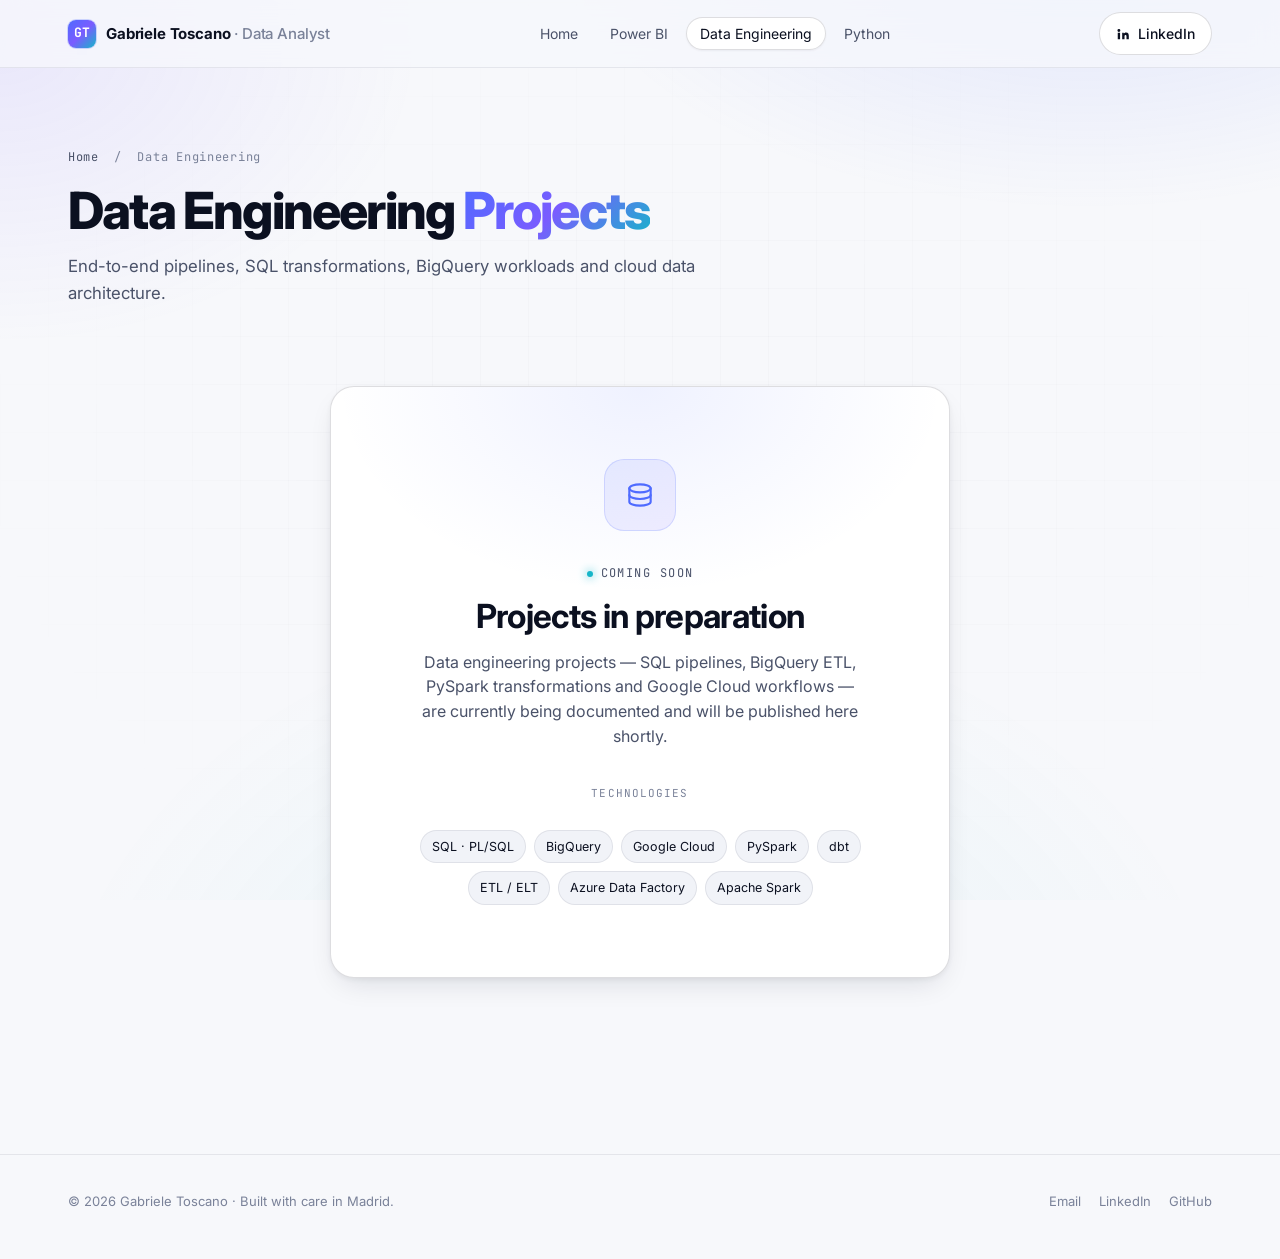
==== commit 12a14762: "Remove Download CV button from all pages" ====
--- a/data-engineering-projects.html
+++ b/data-engineering-projects.html
@@ -25,10 +25,6 @@
       <a class="btn btn-ghost" href="https://www.linkedin.com/in/gabriele-toscano-928188234/" target="_blank" rel="noopener" aria-label="LinkedIn">
         <svg viewBox="0 0 24 24" fill="currentColor"><path d="M4.98 3.5A2.5 2.5 0 1 1 4.97 8.5 2.5 2.5 0 0 1 4.98 3.5ZM3 9.75h4V21H3V9.75ZM9.5 9.75h3.83v1.54h.05c.53-1 1.84-2.06 3.79-2.06 4.05 0 4.8 2.66 4.8 6.13V21h-4v-4.7c0-1.12-.02-2.56-1.56-2.56-1.56 0-1.8 1.22-1.8 2.48V21h-4V9.75Z"/></svg>
         LinkedIn
-      </a>
-      <a class="btn btn-primary" href="#" download>
-        <svg viewBox="0 0 24 24" fill="none" stroke="currentColor" stroke-width="2.2"><path d="M12 3v12m0 0 4-4m-4 4-4-4M4 21h16" stroke-linecap="round" stroke-linejoin="round"/></svg>
-        Download CV
       </a>
       <button class="nav-burger" aria-label="Menu">
         <svg width="18" height="14" viewBox="0 0 18 14" fill="none"><path d="M1 1h16M1 7h16M1 13h16" stroke="currentColor" stroke-width="2" stroke-linecap="round"/></svg>
--- a/css/styles.css
+++ b/css/styles.css
@@ -838,6 +838,57 @@
 }
 .footer a:hover { color: var(--text); }
 .footer-links { display: flex; gap: 18px; }
+
+/* ---------- Report view (in-page, below navbar) ---------- */
+.report-view {
+  position: fixed;
+  top: var(--nav-h);
+  left: 0; right: 0; bottom: 0;
+  z-index: 200;
+  background: var(--bg);
+  padding: 32px 10%;
+  opacity: 0;
+  pointer-events: none;
+  transition: opacity .25s ease;
+}
+.report-view.open {
+  opacity: 1;
+  pointer-events: all;
+}
+.report-view-wrap {
+  position: relative;
+  width: 100%;
+  height: 100%;
+}
+.report-view-wrap iframe {
+  width: 100%;
+  height: 100%;
+  border: none;
+  border-radius: var(--r-lg);
+  display: block;
+  box-shadow: var(--shadow-2);
+}
+.report-view-close {
+  position: absolute;
+  top: -14px; right: -14px;
+  z-index: 201;
+  width: 34px; height: 34px;
+  border-radius: 50%;
+  background: #FFFFFF;
+  border: 1px solid var(--border-strong);
+  display: grid; place-items: center;
+  cursor: pointer;
+  box-shadow: var(--shadow-2);
+  color: var(--text);
+  font-size: 18px;
+  line-height: 1;
+  transition: background .15s, transform .15s;
+}
+.report-view-close:hover { background: var(--surface-2); transform: scale(1.1); }
+
+/* Cards without embed: disable open-arrow on hover */
+.project:not([data-embed]) { cursor: default; }
+.project:not([data-embed]):hover .open { opacity: 0 !important; transform: none !important; }
 
 /* ---------- Scroll reveal ---------- */
 .reveal {
